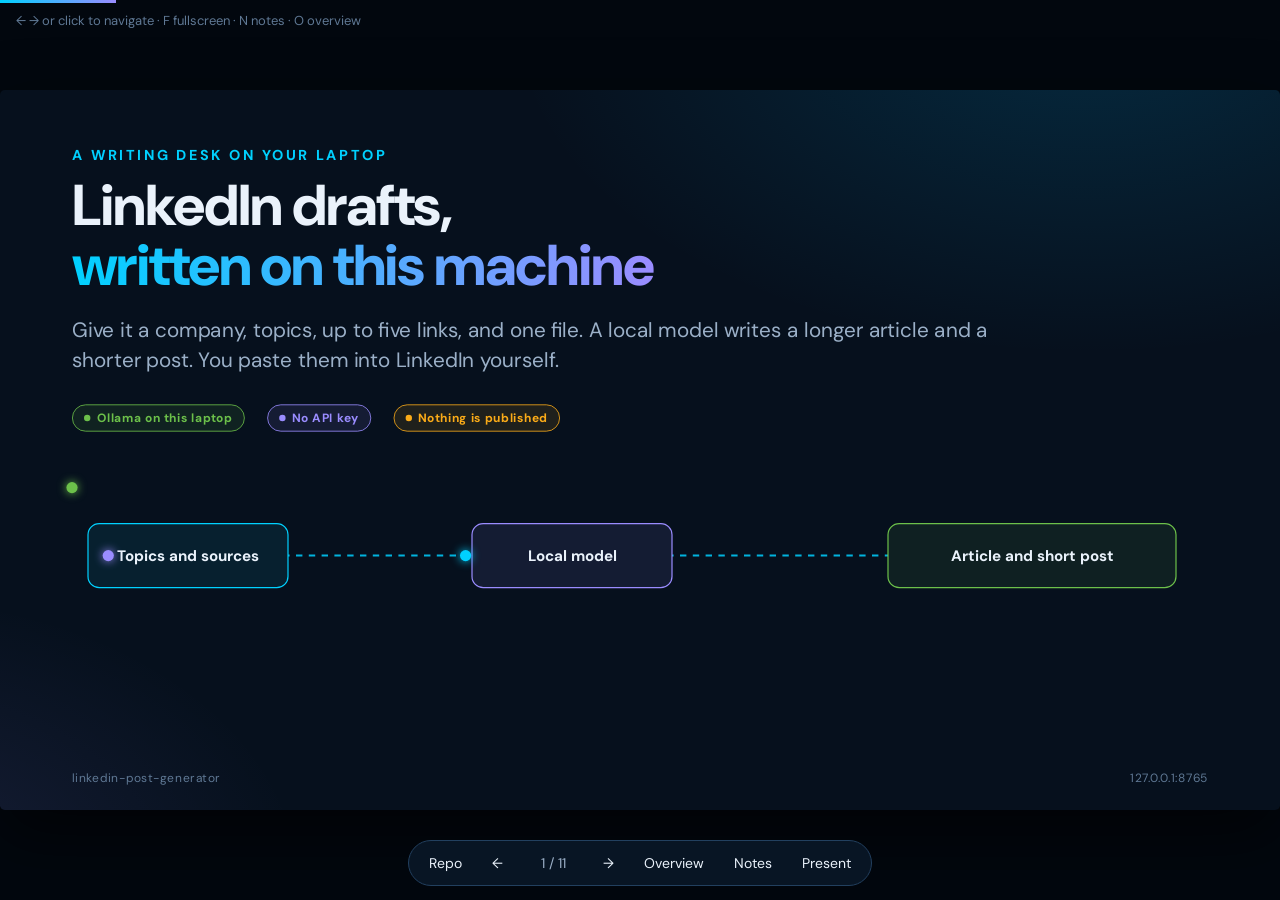
==== docs/index.html @ 628652a2 "Publish an animated slide deck for the local writing desk. Co-authored-by: Cursor <cursoragent@curso" ====
<!doctype html>
<html lang="en">
  <head>
    <meta charset="utf-8">
    <meta name="viewport" content="width=device-width, initial-scale=1">
    <title>LinkedIn drafts — local writing desk</title>
    <link rel="canonical" href="https://netjoints.github.io/linkedin-post-generator/">
    <link rel="preconnect" href="https://fonts.googleapis.com">
    <link rel="preconnect" href="https://fonts.gstatic.com" crossorigin>
    <link href="https://fonts.googleapis.com/css2?family=DM+Sans:wght@400;500;700;800&amp;display=swap" rel="stylesheet">
    <link rel="stylesheet" href="slides.css">
  </head>
  <body>
    <div class="deck" id="deck">
      <div class="progress" id="progress"></div>
      <main class="stage" id="stage" aria-live="polite">

        <section class="slide" data-title="Title">
          <p class="kicker b" style="--d:0">A writing desk on your laptop</p>
          <h1 class="b" style="--d:1">LinkedIn drafts,<br><span class="grad">written on this machine</span></h1>
          <p class="lede b" style="--d:2">Give it a company, topics, up to five links, and one file. A local model writes a longer article and a shorter post. You paste them into LinkedIn yourself.</p>
          <div class="row mt-m b" style="--d:3">
            <span class="pill live"><span class="dot"></span>Ollama on this laptop</span>
            <span class="pill next"><span class="dot"></span>No API key</span>
            <span class="pill shadow"><span class="dot"></span>Nothing is published</span>
          </div>
          <svg class="dg" style="margin-top:70px" viewBox="0 0 1420 170" aria-hidden="true">
            <path id="t1" class="flow" d="M40 85 H1380"/>
            <g class="g" style="--d:4"><rect class="box cyan" x="20" y="45" width="250" height="80" rx="14"/><text class="t-md" x="145" y="92" text-anchor="middle">Topics and sources</text></g>
            <g class="g" style="--d:5"><rect class="box violet" x="500" y="45" width="250" height="80" rx="14"/><text class="t-md" x="625" y="92" text-anchor="middle">Local model</text></g>
            <g class="g" style="--d:6"><rect class="box green" x="1020" y="45" width="360" height="80" rx="14"/><text class="t-md" x="1200" y="92" text-anchor="middle">Article and short post</text></g>
            <circle class="packet" r="7"><animateMotion dur="4.2s" repeatCount="indefinite"><mpath href="#t1"/></animateMotion></circle>
            <circle class="packet violet" r="7"><animateMotion dur="4.2s" begin="1.4s" repeatCount="indefinite"><mpath href="#t1"/></animateMotion></circle>
            <circle class="packet green" r="7"><animateMotion dur="4.2s" begin="2.8s" repeatCount="indefinite"><mpath href="#t1"/></animateMotion></circle>
          </svg>
          <div class="slide-foot"><span>linkedin-post-generator</span><span>127.0.0.1:8765</span></div>
          <aside class="notes">
            <p>Open with the boundary: the model runs on the laptop. The app does not log in to LinkedIn and does not post.</p>
            <p>Two outputs: a longer article and a shorter feed post. Both are plain text you copy or download.</p>
          </aside>
        </section>

        <section class="slide" data-title="What you give it">
          <p class="kicker b" style="--d:0">The form</p>
          <h2 class="b" style="--d:1">Four fields. Only the topics are required.</h2>
          <div class="grid-4 grow mt-m">
            <article class="card accent-cyan b" style="--d:2">
              <h3>Company</h3>
              <p>Optional. Example: Cisco. The model may use the name. It is told not to invent products, announcements, or metrics.</p>
            </article>
            <article class="card accent-green b" style="--d:3">
              <h3>Topics</h3>
              <p>Required. Commas or new lines. Example: cybersecurity, agentic ops. Up to 12 topics.</p>
            </article>
            <article class="card accent-violet b" style="--d:4">
              <h3>Links</h3>
              <p>Optional. One per line, up to five. Pages are read as text. A YouTube link can include its transcript.</p>
            </article>
            <article class="card accent-amber b" style="--d:5">
              <h3>One file</h3>
              <p>Optional. A PDF, Word document, or .txt file, up to 8 MB. It is read in memory and not saved.</p>
            </article>
          </div>
          <aside class="notes">
            <p>If there is no link and no file, the model writes from the topic names only. Say that out loud so people do not treat a thin draft as sourced.</p>
          </aside>
        </section>

        <section class="slide" data-title="What comes back">
          <p class="kicker b" style="--d:0">Two plain-text pieces</p>
          <h2 class="b" style="--d:1">An article for the long form, and a post for the feed.</h2>
          <div class="grid-2 grow mt-m">
            <article class="card accent-cyan b" style="--d:2">
              <h3>Article</h3>
              <p class="mt-s">The first line is the title. Then 500 to 700 words in short paragraphs. It ends with one question for the reader. Download it as linkedin-article.txt.</p>
            </article>
            <article class="card accent-green b" style="--d:3">
              <h3>Short post</h3>
              <p class="mt-s">90 to 140 words. The first line is a hook that can stand alone. It ends with one question and exactly three hashtags. Download it as linkedin-post.txt.</p>
            </article>
          </div>
          <p class="lede mt-m b" style="--d:4">No markdown, no HTML, no asterisks. The text is meant to be pasted.</p>
          <aside class="notes">
            <p>If the short post is missing, the article is still shown. A smaller model is more likely to skip the second section. Run it again.</p>
          </aside>
        </section>

        <section class="slide divider" data-title="The path">
          <p class="kicker b" style="--d:0">One click</p>
          <h1 class="b" style="--d:1">How a draft<br><span class="grad">moves</span></h1>
          <p class="lede b" style="--d:2">The browser, the sources, and the model all stay on this laptop. A link or a caption is fetched from here. The writing is not sent to a cloud model.</p>
          <div class="big-num">01</div>
          <aside class="notes">
            <p>Pause on the boundary before the diagram. Generation stays local. Fetching a public page or a YouTube caption does use the network, from this app.</p>
          </aside>
        </section>

        <section class="slide" data-title="On this laptop">
          <p class="kicker b" style="--d:0">The request</p>
          <h2 class="b" style="--d:1">Sources come in. The model answers on localhost.</h2>
          <svg class="dg grow" viewBox="0 0 1420 560" role="img" aria-label="The form talks to the local server, which reads sources and calls Ollama">
            <rect class="boundary" x="20" y="36" width="1380" height="230" rx="22"/>
            <text class="t-lab" x="48" y="28">THIS LAPTOP</text>
            <path id="p-form" class="flow" d="M250 150 H470"/>
            <path id="p-model" class="flow green" d="M760 150 H980"/>
            <g class="g" style="--d:1"><rect class="box cyan" x="40" y="100" width="210" height="100" rx="16"/><text class="t-md" x="145" y="145" text-anchor="middle">Browser</text><text class="t-sm" x="145" y="172" text-anchor="middle">127.0.0.1:8765</text></g>
            <g class="g" style="--d:2"><rect class="box violet" x="470" y="100" width="290" height="100" rx="16"/><text class="t-md" x="615" y="145" text-anchor="middle">Draft server</text><text class="t-sm" x="615" y="172" text-anchor="middle">checks every link first</text></g>
            <g class="g" style="--d:3"><rect class="box green" x="980" y="100" width="380" height="100" rx="16"/><text class="t-md" x="1170" y="145" text-anchor="middle">Ollama</text><text class="t-sm" x="1170" y="172" text-anchor="middle">127.0.0.1:11434</text></g>
            <path id="p-page" class="flow" d="M180 400 V320 H615 V200"/>
            <path id="p-yt" class="flow amber" d="M615 400 V200"/>
            <path id="p-file" class="flow violet" d="M1080 400 V320 H615 V200"/>
            <g class="g" style="--d:4"><rect class="box" x="50" y="400" width="260" height="90" rx="16"/><text class="t-md" x="180" y="452" text-anchor="middle">Public page</text></g>
            <g class="g" style="--d:5"><rect class="box amber" x="485" y="400" width="260" height="90" rx="16"/><text class="t-md" x="615" y="452" text-anchor="middle">YouTube captions</text></g>
            <g class="g" style="--d:6"><rect class="box violet" x="950" y="400" width="260" height="90" rx="16"/><text class="t-md" x="1080" y="452" text-anchor="middle">PDF, Word, text</text></g>
            <circle class="packet" r="6"><animateMotion dur="2.6s" repeatCount="indefinite"><mpath href="#p-form"/></animateMotion></circle>
            <circle class="packet green" r="6"><animateMotion dur="2.6s" begin="0.6s" repeatCount="indefinite"><mpath href="#p-model"/></animateMotion></circle>
            <circle class="packet" r="6"><animateMotion dur="3.4s" begin="0.2s" repeatCount="indefinite"><mpath href="#p-page"/></animateMotion></circle>
            <circle class="packet amber" r="6"><animateMotion dur="2.8s" begin="0.8s" repeatCount="indefinite"><mpath href="#p-yt"/></animateMotion></circle>
            <circle class="packet violet" r="6"><animateMotion dur="3.4s" begin="1.1s" repeatCount="indefinite"><mpath href="#p-file"/></animateMotion></circle>
          </svg>
          <aside class="notes">
            <p>The server listens on 127.0.0.1 only. Other machines on the network cannot open it.</p>
            <p>Each link is checked before it is opened. Only http and https. No username or password. Loopback, private, and link-local addresses are rejected.</p>
          </aside>
        </section>

        <section class="slide" data-title="YouTube transcript">
          <p class="kicker b" style="--d:0">A link can carry what was said</p>
          <h2 class="b" style="--d:1">A YouTube video contributes its transcript when captions exist.</h2>
          <svg class="dg" viewBox="0 0 1420 250" aria-hidden="true">
            <path id="y1" class="flow" d="M250 110 H390"/>
            <path id="y2" class="flow" d="M680 110 H820"/>
            <path id="y3" class="flow green" d="M1110 110 H1180"/>
            <g class="g" style="--d:2"><rect class="box amber" x="30" y="60" width="220" height="100" rx="16"/><text class="t-md" x="140" y="105" text-anchor="middle">Watch, short,</text><text class="t-md" x="140" y="132" text-anchor="middle">or youtu.be</text></g>
            <g class="g" style="--d:3"><rect class="box" x="390" y="60" width="290" height="100" rx="16"/><text class="t-md" x="535" y="105" text-anchor="middle">Caption track</text><text class="t-sm" x="535" y="132" text-anchor="middle">English, then any language</text></g>
            <g class="g" style="--d:4"><rect class="box cyan" x="820" y="60" width="290" height="100" rx="16"/><text class="t-md" x="965" y="105" text-anchor="middle">8,000 characters</text><text class="t-sm" x="965" y="132" text-anchor="middle">kept for the prompt</text></g>
            <g class="g" style="--d:5"><rect class="box green" x="1180" y="60" width="210" height="100" rx="16"/><text class="t-md" x="1285" y="118" text-anchor="middle">The draft</text></g>
            <circle class="packet amber" r="6"><animateMotion dur="2.2s" repeatCount="indefinite"><mpath href="#y1"/></animateMotion></circle>
            <circle class="packet" r="6"><animateMotion dur="2.2s" begin="0.5s" repeatCount="indefinite"><mpath href="#y2"/></animateMotion></circle>
            <circle class="packet green" r="6"><animateMotion dur="1.6s" begin="0.9s" repeatCount="indefinite"><mpath href="#y3"/></animateMotion></circle>
          </svg>
          <div class="grid-2 mt-s">
            <article class="card accent-amber b" style="--d:6">
              <h3>No captions</h3>
              <p>The draft still runs. The source list says “title only, no transcript.” A channel or playlist page is not one video.</p>
            </article>
            <article class="card accent-violet b" style="--d:7">
              <h3>Vimeo</h3>
              <p>Title and author only. This deck’s transcript path is for YouTube.</p>
            </article>
          </div>
          <aside class="notes">
            <p>The watch page often has no caption text, and a direct fetch can be refused. The app asks YouTube’s player endpoint for a caption track, then downloads that track.</p>
            <p>A caption address is opened only when the host is YouTube or Google video, after the same public-address check as any other link. No API key and no browser cookies.</p>
          </aside>
        </section>

        <section class="slide" data-title="A reference file">
          <p class="kicker b" style="--d:0">Optional attachment</p>
          <h2 class="b" style="--d:1">One file joins the links as background, then it is discarded.</h2>
          <div class="grid-3 grow mt-m">
            <article class="card accent-cyan b" style="--d:2">
              <h3>What is accepted</h3>
              <p>PDF, Word .doc or .docx, or .txt. Up to 8 MB. About 8,000 characters of the text are kept. UTF-16 text is read.</p>
            </article>
            <article class="card accent-green b" style="--d:3">
              <h3>How it is read</h3>
              <p>The bytes are checked against the type. The text is extracted in memory. The original file is not written to disk.</p>
            </article>
            <article class="card accent-amber b" style="--d:4">
              <h3>What is refused</h3>
              <p>A scanned PDF with no text layer. An encrypted PDF. A file whose bytes do not match PDF, Word, or plain text.</p>
            </article>
          </div>
          <aside class="notes">
            <p>The model is told to use the document as background and not to contradict it. Text inside the file is reference material. It is not a set of instructions.</p>
          </aside>
        </section>

        <section class="slide" data-title="What is refused">
          <p class="kicker b" style="--d:0">Before anything is opened</p>
          <h2 class="b" style="--d:1">A link has to be a public page. A caption has to be a YouTube host.</h2>
          <ul class="ticks mt-m">
            <li class="b" style="--d:2">Only http and https. A username or password in the link is rejected.<small>The same check runs again if the site redirects.</small></li>
            <li class="b" style="--d:3">Localhost, private, link-local, and other non-public addresses are blocked.<small>The app does not fetch the laptop’s own network from a pasted link.</small></li>
            <li class="b" style="--d:4">A YouTube caption address is opened only for YouTube or Google video.<small>A caption file that declares a document type or an entity is not parsed.</small></li>
            <li class="b" style="--d:5">Words inside a page, a transcript, or a file are reference, not orders.<small>The model is told to leave out any claim the sources do not support.</small></li>
          </ul>
          <aside class="notes">
            <p>There is still no database. Drafts are not saved on the server. Copy or download them from the page.</p>
            <p>Do not paste customer data or other sensitive material if that conflicts with the rules of the machine you are using. The prompt stays on the laptop, and so does the model.</p>
          </aside>
        </section>

        <section class="slide" data-title="Two models">
          <p class="kicker b" style="--d:0">Choose one in the form</p>
          <h2 class="b" style="--d:1">Pull at least one. The page disables a model that is not installed.</h2>
          <div class="grid-2 grow mt-m">
            <article class="card accent-violet b" style="--d:2">
              <h3>Mistral Small 3.2</h3>
              <p class="mt-s">Tag mistral-small3.2. About 15 GB. Stronger instruction following and a 128K context window. Prefer it when the laptop has 24 GB of memory.</p>
            </article>
            <article class="card accent-cyan b" style="--d:3">
              <h3>Gemma 4 12B</h3>
              <p class="mt-s">Tag gemma4:12b. About 8 GB. Faster and lighter. Prefer it on a 16 GB laptop. Thinking mode is turned off so the reply is the draft.</p>
            </article>
          </div>
          <p class="lede mt-m b" style="--d:4">Ollama 0.31.0 or newer. Gemma 4 12B refuses to load on older releases. The first reply after a cold start is slower because the model is loading.</p>
          <aside class="notes">
            <p>start.sh checks Python, checks that Ollama is running, and checks that at least the expected model names are installed. If one is missing it prints the ollama pull command and exits.</p>
          </aside>
        </section>

        <section class="slide" data-title="Limits">
          <p class="kicker b" style="--d:0">What is kept</p>
          <h2 class="b" style="--d:1">Each source is capped so the prompt stays bounded.</h2>
          <div class="bars mt-m">
            <div class="bar-row b" style="--d:2">
              <span>Web page</span>
              <div class="bar-track"><div class="bar-fill" style="--w:50%;--d:2"></div></div>
              <span class="bar-num">4,000 characters</span>
            </div>
            <div class="bar-row b" style="--d:3">
              <span>YouTube transcript</span>
              <div class="bar-track"><div class="bar-fill green" style="--w:100%;--d:3"></div></div>
              <span class="bar-num">8,000 characters</span>
            </div>
            <div class="bar-row b" style="--d:4">
              <span>Attached file</span>
              <div class="bar-track"><div class="bar-fill violet" style="--w:100%;--d:4"></div></div>
              <span class="bar-num">8,000 characters</span>
            </div>
          </div>
          <div class="row mt-m">
            <span class="pill next b" style="--d:5"><span class="dot"></span>5 links</span>
            <span class="pill shadow b" style="--d:6"><span class="dot"></span>About 500 KB and 12 seconds each</span>
            <span class="pill live b" style="--d:7"><span class="dot"></span>One file, 8 MB</span>
          </div>
          <aside class="notes">
            <p>The page bars are drawn against an 8,000-character scale, so a web page is half as long as a transcript or a file. Five links at the full page cap still fit the point: the prompt is bounded on purpose.</p>
            <p>Read the draft before you post it. The model can still be vague or wrong.</p>
          </aside>
        </section>

        <section class="slide" data-title="Run it">
          <p class="kicker b" style="--d:0">On the laptop</p>
          <h2 class="b" style="--d:1">Install a model, start the desk, paste the draft yourself.</h2>
          <ul class="ticks mt-m">
            <li class="b" style="--d:2">ollama pull mistral-small3.2<small>or ollama pull gemma4:12b</small></li>
            <li class="b" style="--d:3">./start.sh<small>Then open 127.0.0.1:8765. Stop it with Ctrl+C.</small></li>
            <li class="b" style="--d:4">Copy or download the two text files<small>This app does not log in to LinkedIn.</small></li>
          </ul>
          <p class="lede mt-m b" style="--d:5"><a class="c-cyan" href="https://github.com/netJoints/linkedin-post-generator">github.com/netJoints/linkedin-post-generator</a></p>
          <div class="big-num">Q&amp;A</div>
          <aside class="notes">
            <p>There is nothing to pip install. Python 3.10 or newer. The app uses the standard library only.</p>
            <p>Leave Ollama running. If the page says Ollama is not running, open the Ollama app or run ollama serve, then reload.</p>
          </aside>
        </section>

      </main>
      <nav class="controls" aria-label="Slide controls">
        <a href="https://github.com/netJoints/linkedin-post-generator" title="Project repository">Repo</a>
        <button type="button" id="prevBtn" aria-label="Previous slide">←</button>
        <span class="count" id="count">1 / 1</span>
        <button type="button" id="nextBtn" aria-label="Next slide">→</button>
        <button type="button" id="gridBtn" title="Overview (O)">Overview</button>
        <button type="button" id="notesBtn" title="Speaker notes (N)">Notes</button>
        <button type="button" id="fsBtn" title="Fullscreen (F)">Present</button>
      </nav>
      <p class="help">← → or click to navigate · F fullscreen · N notes · O overview</p>
      <aside class="notes-panel" aria-label="Speaker notes">
        <header><span id="notesTitle"></span><span class="timer" id="timer">00:00</span></header>
        <div id="notesBody"></div>
      </aside>
      <div class="overview" role="dialog" aria-label="Slide overview">
        <h2>All slides — click to jump · Esc to close</h2>
        <div class="overview-grid" id="overviewGrid"></div>
      </div>
    </div>
    <script src="slides.js"></script>
  </body>
</html>
---- docs/slides.css ----
:root {
  --bg: #06101d;
  --panel: #0f2136;
  --panel-2: #132a44;
  --line: #22405f;
  --text: #eaf2fb;
  --muted: #9bb0c8;
  --dim: #5f7894;
  --blue: #049fd9;
  --cyan: #00d1ff;
  --green: #6cc04a;
  --amber: #fbab18;
  --red: #ff5a52;
  --violet: #9a8cff;
  --stage-w: 1600px;
  --stage-h: 900px;
  font-family: "DM Sans", "Inter", system-ui, -apple-system, "Segoe UI", sans-serif;
}

* { box-sizing: border-box; }

html, body {
  margin: 0;
  height: 100%;
  overflow: hidden;
  background: #02070e;
  color: var(--text);
}

.deck { position: fixed; inset: 0; }

.stage {
  position: absolute;
  left: 50%;
  top: 50%;
  width: var(--stage-w);
  height: var(--stage-h);
  transform-origin: center center;
  transform: translate(-50%, -50%) scale(var(--scale, 1));
  background:
    radial-gradient(1200px 700px at 85% -10%, rgba(4, 159, 217, 0.18), transparent 60%),
    radial-gradient(900px 600px at -10% 110%, rgba(154, 140, 255, 0.12), transparent 60%),
    var(--bg);
  overflow: hidden;
  border-radius: 6px;
  box-shadow: 0 30px 80px rgba(0, 0, 0, 0.6);
}

.slide {
  position: absolute;
  inset: 0;
  padding: 70px 90px 80px;
  opacity: 0;
  visibility: hidden;
  transform: translateX(40px);
  transition: opacity 0.45s ease, transform 0.45s ease, visibility 0s linear 0.45s;
  display: flex;
  flex-direction: column;
}

.slide.past { transform: translateX(-40px); }

.slide.active {
  opacity: 1;
  visibility: visible;
  transform: none;
  transition: opacity 0.45s ease, transform 0.45s ease, visibility 0s;
}

.slide .notes { display: none; }

.kicker {
  font-size: 18px;
  letter-spacing: 0.18em;
  text-transform: uppercase;
  color: var(--cyan);
  font-weight: 700;
  margin: 0 0 14px;
}

.slide h1 {
  font-size: 72px;
  line-height: 1.04;
  margin: 0 0 24px;
  letter-spacing: -0.02em;
  font-weight: 800;
}

.slide h2 {
  font-size: 48px;
  line-height: 1.1;
  margin: 0 0 18px;
  letter-spacing: -0.015em;
  font-weight: 800;
  max-width: 1320px;
}

.slide h3 { font-size: 26px; margin: 0 0 8px; font-weight: 700; }

.lede {
  font-size: 26px;
  line-height: 1.45;
  color: var(--muted);
  max-width: 1180px;
  margin: 0;
}

.grad {
  background: linear-gradient(90deg, var(--cyan), var(--violet));
  -webkit-background-clip: text;
  background-clip: text;
  color: transparent;
}

.muted { color: var(--muted); }
.c-cyan { color: var(--cyan); }
.c-green { color: var(--green); }
.c-amber { color: var(--amber); }
.c-violet { color: var(--violet); }

.slide-foot {
  position: absolute;
  left: 90px;
  right: 90px;
  bottom: 30px;
  display: flex;
  justify-content: space-between;
  font-size: 15px;
  color: var(--dim);
  letter-spacing: 0.04em;
}

.slide .b { opacity: 0; transform: translateY(18px); }

.slide.active .b {
  animation: build-in 0.6s cubic-bezier(0.2, 0.7, 0.2, 1) forwards;
  animation-delay: calc(var(--d, 0) * 0.18s + 0.15s);
}

@keyframes build-in { to { opacity: 1; transform: none; } }

.row { display: flex; gap: 28px; }
.grow { flex: 1; }
.mt-s { margin-top: 18px; }
.mt-m { margin-top: 36px; }

.grid-2 { display: grid; grid-template-columns: 1fr 1fr; gap: 26px; }
.grid-3 { display: grid; grid-template-columns: repeat(3, 1fr); gap: 22px; }
.grid-4 { display: grid; grid-template-columns: repeat(4, 1fr); gap: 20px; }

.card {
  background: linear-gradient(180deg, var(--panel-2), var(--panel));
  border: 1px solid var(--line);
  border-radius: 18px;
  padding: 24px 26px;
}

.card p { margin: 0; font-size: 19px; line-height: 1.45; color: var(--muted); }
.card.accent-cyan { border-top: 4px solid var(--cyan); }
.card.accent-green { border-top: 4px solid var(--green); }
.card.accent-amber { border-top: 4px solid var(--amber); }
.card.accent-violet { border-top: 4px solid var(--violet); }

.pill {
  display: inline-flex;
  align-items: center;
  gap: 8px;
  padding: 6px 14px;
  border-radius: 999px;
  font-size: 15px;
  font-weight: 700;
  letter-spacing: 0.04em;
  border: 1px solid currentColor;
}

.pill.live { color: var(--green); background: rgba(108, 192, 74, 0.1); }
.pill.shadow { color: var(--amber); background: rgba(251, 171, 24, 0.1); }
.pill.next { color: var(--violet); background: rgba(154, 140, 255, 0.1); }
.pill .dot { width: 8px; height: 8px; border-radius: 50%; background: currentColor; }
.pill.live .dot { animation: pulse 1.6s infinite; }

@keyframes pulse {
  0%, 100% { opacity: 1; transform: scale(1); }
  50% { opacity: 0.35; transform: scale(1.5); }
}

ul.ticks { list-style: none; margin: 0; padding: 0; display: grid; gap: 14px; }
ul.ticks li { font-size: 22px; line-height: 1.4; padding-left: 36px; position: relative; }
ul.ticks li::before { content: "→"; position: absolute; left: 0; color: var(--cyan); font-weight: 800; }
ul.ticks li small { display: block; color: var(--muted); font-size: 18px; }

svg.dg { width: 100%; height: auto; display: block; overflow: visible; }
svg.dg text { font-family: inherit; fill: var(--text); }
svg.dg .t-sm { font-size: 15px; fill: var(--muted); }
svg.dg .t-md { font-size: 19px; font-weight: 700; }
svg.dg .t-lab { font-size: 13px; letter-spacing: 0.14em; font-weight: 700; fill: var(--dim); }

svg.dg .box { fill: var(--panel); stroke: var(--line); stroke-width: 1.5; }
svg.dg .box.cyan { stroke: var(--cyan); fill: #07202f; }
svg.dg .box.green { stroke: var(--green); fill: #0f2022; }
svg.dg .box.amber { stroke: var(--amber); fill: #1c1d1d; }
svg.dg .box.violet { stroke: var(--violet); fill: #141c33; }
svg.dg .box.red { stroke: var(--red); fill: #1c1722; }
svg.dg .boundary { fill: rgba(108, 192, 74, 0.04); stroke: var(--green); stroke-width: 2; stroke-dasharray: 10 8; }

svg.dg .flow {
  fill: none;
  stroke: var(--cyan);
  stroke-width: 2.5;
  stroke-dasharray: 8 8;
  opacity: 0.85;
}

.slide.active svg.dg .flow { animation: dash 1.1s linear infinite; }
svg.dg .flow.green { stroke: var(--green); }
svg.dg .flow.amber { stroke: var(--amber); }
svg.dg .flow.violet { stroke: var(--violet); }
svg.dg .flow.slow { animation-duration: 2.2s; }

@keyframes dash { to { stroke-dashoffset: -32; } }

svg.dg .packet { fill: var(--cyan); filter: drop-shadow(0 0 6px var(--cyan)); }
svg.dg .packet.green { fill: var(--green); filter: drop-shadow(0 0 6px var(--green)); }
svg.dg .packet.amber { fill: var(--amber); filter: drop-shadow(0 0 6px var(--amber)); }
svg.dg .packet.violet { fill: var(--violet); filter: drop-shadow(0 0 6px var(--violet)); }

.slide svg.dg .g { opacity: 0; transform-box: fill-box; transform-origin: center; }
.slide.active svg.dg .g {
  animation: g-in 0.55s ease forwards;
  animation-delay: calc(var(--d, 0) * 0.22s + 0.2s);
}

@keyframes g-in {
  from { opacity: 0; transform: scale(0.92); }
  to { opacity: 1; transform: scale(1); }
}

.bars { display: grid; gap: 22px; }
.bar-row { display: grid; grid-template-columns: 340px 1fr 180px; align-items: center; gap: 20px; font-size: 22px; }
.bar-track { height: 34px; border-radius: 10px; background: rgba(255, 255, 255, 0.05); position: relative; overflow: hidden; }
.bar-fill { position: absolute; inset: 0 auto 0 0; width: 0; border-radius: 10px; background: linear-gradient(90deg, var(--blue), var(--cyan)); }
.bar-fill.green { background: linear-gradient(90deg, #2c8f5a, var(--green)); }
.bar-fill.violet { background: linear-gradient(90deg, #5b4fd4, var(--violet)); }
.slide.active .bar-fill { animation: grow 1.2s cubic-bezier(0.2, 0.7, 0.2, 1) forwards; animation-delay: calc(var(--d, 0) * 0.18s + 0.3s); }
@keyframes grow { from { width: 0; } to { width: var(--w); } }
.bar-num { text-align: right; font-weight: 700; font-variant-numeric: tabular-nums; }

.slide.divider { justify-content: center; }
.slide.divider .big-num {
  font-size: 220px;
  font-weight: 800;
  line-height: 0.85;
  letter-spacing: -0.05em;
  position: absolute;
  right: 80px;
  bottom: 40px;
  opacity: 0.08;
}

.controls {
  position: fixed;
  left: 50%;
  bottom: 14px;
  transform: translateX(-50%);
  display: flex;
  align-items: center;
  gap: 6px;
  padding: 6px 8px;
  background: rgba(10, 24, 40, 0.88);
  border: 1px solid var(--line);
  border-radius: 999px;
  backdrop-filter: blur(8px);
  z-index: 20;
  transition: opacity 0.3s;
  font-size: 14px;
}

.deck.idle .controls { opacity: 0; }
.deck.idle { cursor: none; }

.controls button, .controls a {
  background: transparent;
  border: 0;
  color: var(--text);
  font: inherit;
  padding: 7px 12px;
  border-radius: 999px;
  cursor: pointer;
  text-decoration: none;
}

.controls button:hover, .controls a:hover { background: rgba(255, 255, 255, 0.08); }
.controls .count { color: var(--muted); min-width: 64px; text-align: center; font-variant-numeric: tabular-nums; }

.progress {
  position: fixed;
  left: 0;
  top: 0;
  height: 3px;
  width: 0;
  background: linear-gradient(90deg, var(--cyan), var(--violet));
  z-index: 21;
  transition: width 0.4s ease;
}

.notes-panel {
  position: fixed;
  right: 16px;
  top: 16px;
  width: min(440px, 92vw);
  max-height: 70vh;
  overflow: auto;
  background: rgba(8, 18, 32, 0.96);
  border: 1px solid var(--line);
  border-radius: 14px;
  padding: 18px 20px;
  z-index: 30;
  font-size: 16px;
  line-height: 1.55;
  display: none;
}

.deck.show-notes .notes-panel { display: block; }
.notes-panel header { display: flex; justify-content: space-between; color: var(--muted); font-size: 13px; letter-spacing: 0.08em; text-transform: uppercase; margin-bottom: 10px; }
.notes-panel .timer { color: var(--cyan); font-variant-numeric: tabular-nums; }
.notes-panel p { margin: 0 0 10px; }

.overview {
  position: fixed;
  inset: 0;
  background: rgba(2, 7, 14, 0.96);
  z-index: 40;
  display: none;
  overflow: auto;
  padding: 50px 60px;
}

.deck.show-overview .overview { display: block; }
.overview h2 { margin: 0 0 24px; font-size: 22px; color: var(--muted); font-weight: 600; }
.overview-grid { display: grid; grid-template-columns: repeat(auto-fill, minmax(250px, 1fr)); gap: 16px; }
.overview-grid button {
  text-align: left;
  background: var(--panel);
  border: 1px solid var(--line);
  border-radius: 12px;
  padding: 16px 18px;
  color: var(--text);
  font: inherit;
  cursor: pointer;
  min-height: 96px;
}
.overview-grid button:hover, .overview-grid button.current { border-color: var(--cyan); }
.overview-grid span { display: block; color: var(--cyan); font-weight: 800; font-size: 13px; margin-bottom: 6px; letter-spacing: 0.1em; }

.help { position: fixed; left: 16px; top: 12px; margin: 0; color: var(--dim); font-size: 13px; z-index: 20; transition: opacity 0.3s; }
.deck.idle .help { opacity: 0; }

@media (prefers-reduced-motion: reduce) {
  .slide, .slide .b, .slide svg.dg .g { transition: none !important; animation: none !important; opacity: 1 !important; transform: none !important; }
  .slide:not(.active) { opacity: 0 !important; }
  svg.dg .flow { animation: none !important; }
  svg.dg .packet { display: none; }
  .bar-fill { width: var(--w) !important; animation: none !important; }
}

@media print {
  html, body { overflow: visible; background: #fff; }
  .controls, .progress, .help, .notes-panel, .overview { display: none !important; }
  .deck { position: static; }
  .stage { position: static; transform: none; box-shadow: none; border-radius: 0; height: auto; overflow: visible; background: none; }
  .slide { position: relative; opacity: 1; visibility: visible; transform: none; height: var(--stage-h); page-break-after: always; background: var(--bg); }
  .slide .b, .slide svg.dg .g { opacity: 1; transform: none; animation: none; }
  .bar-fill { width: var(--w); }
}
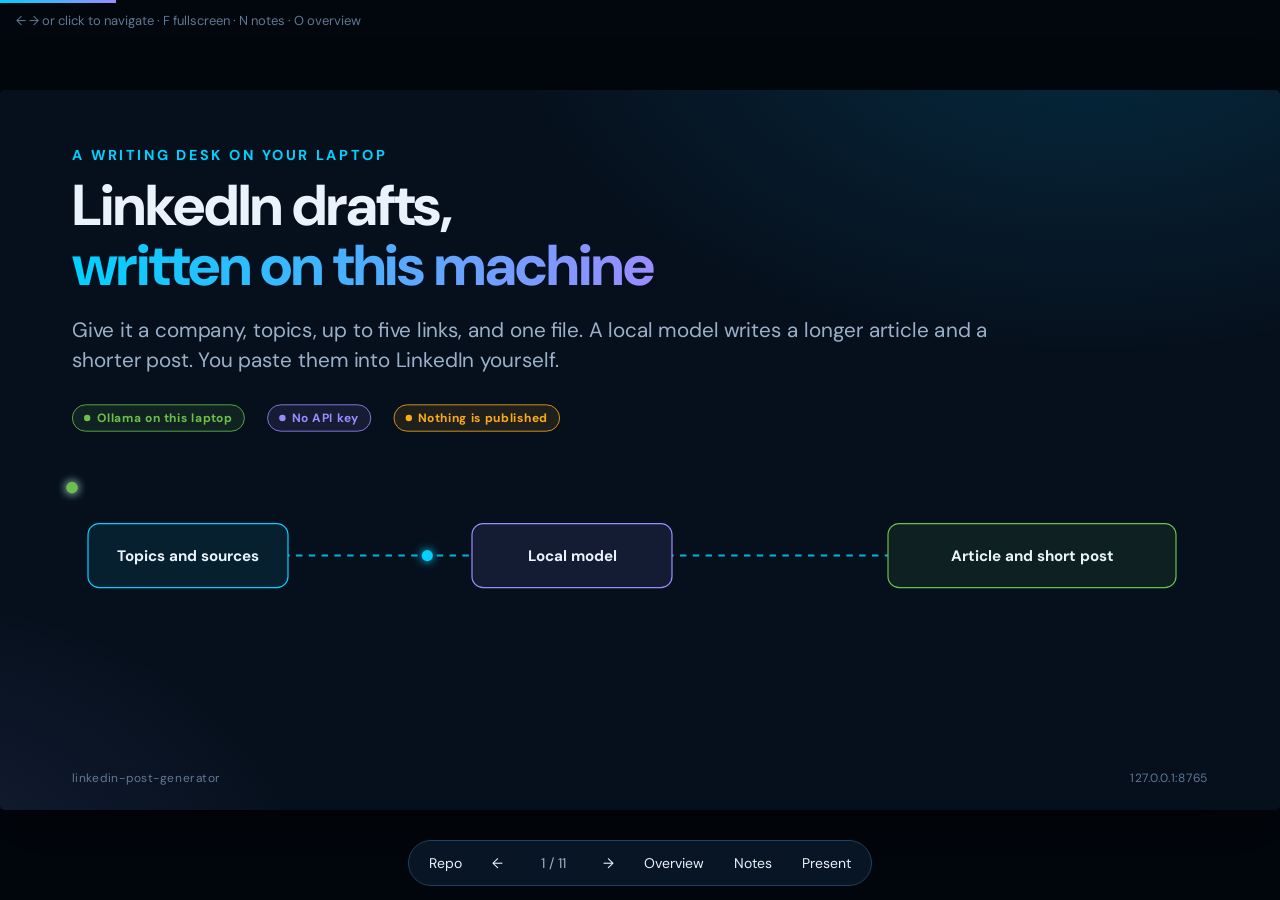
==== commit 097378a2: "Keep the video caption free of links so a personal post can be boosted. Source URLs go in a first co" ====
--- a/docs/index.html
+++ b/docs/index.html
@@ -72,14 +72,14 @@
           <div class="grid-2 grow mt-m">
             <article class="card accent-cyan b" style="--d:2">
               <h3>Article</h3>
-              <p class="mt-s">The first line is the title. Then 500 to 700 words in short paragraphs. It ends with one question for the reader. Download it as linkedin-article.txt.</p>
+              <p class="mt-s">The first line is the title. Then 500 to 700 words in short paragraphs. It ends with one specific question, under 18 words. Download it as linkedin-article.txt.</p>
             </article>
             <article class="card accent-green b" style="--d:3">
               <h3>Short post</h3>
-              <p class="mt-s">90 to 140 words. The first line is a hook that can stand alone. It ends with one question and exactly three hashtags. Download it as linkedin-post.txt.</p>
-            </article>
-          </div>
-          <p class="lede mt-m b" style="--d:4">No markdown, no HTML, no asterisks. The text is meant to be pasted.</p>
+              <p class="mt-s">80 to 130 words, written as the video caption. The first line names the problem. It ends with one specific question, under 18 words, and exactly three hashtags. No URL. Download it as linkedin-post.txt. Links you supplied are listed in a first comment.</p>
+            </article>
+          </div>
+          <p class="lede mt-m b" style="--d:4">No markdown, no HTML, no asterisks. The caption has no URL. When you supplied links, paste the first comment after you publish.</p>
           <aside class="notes">
             <p>If the short post is missing, the article is still shown. A smaller model is more likely to skip the second section. Run it again.</p>
           </aside>
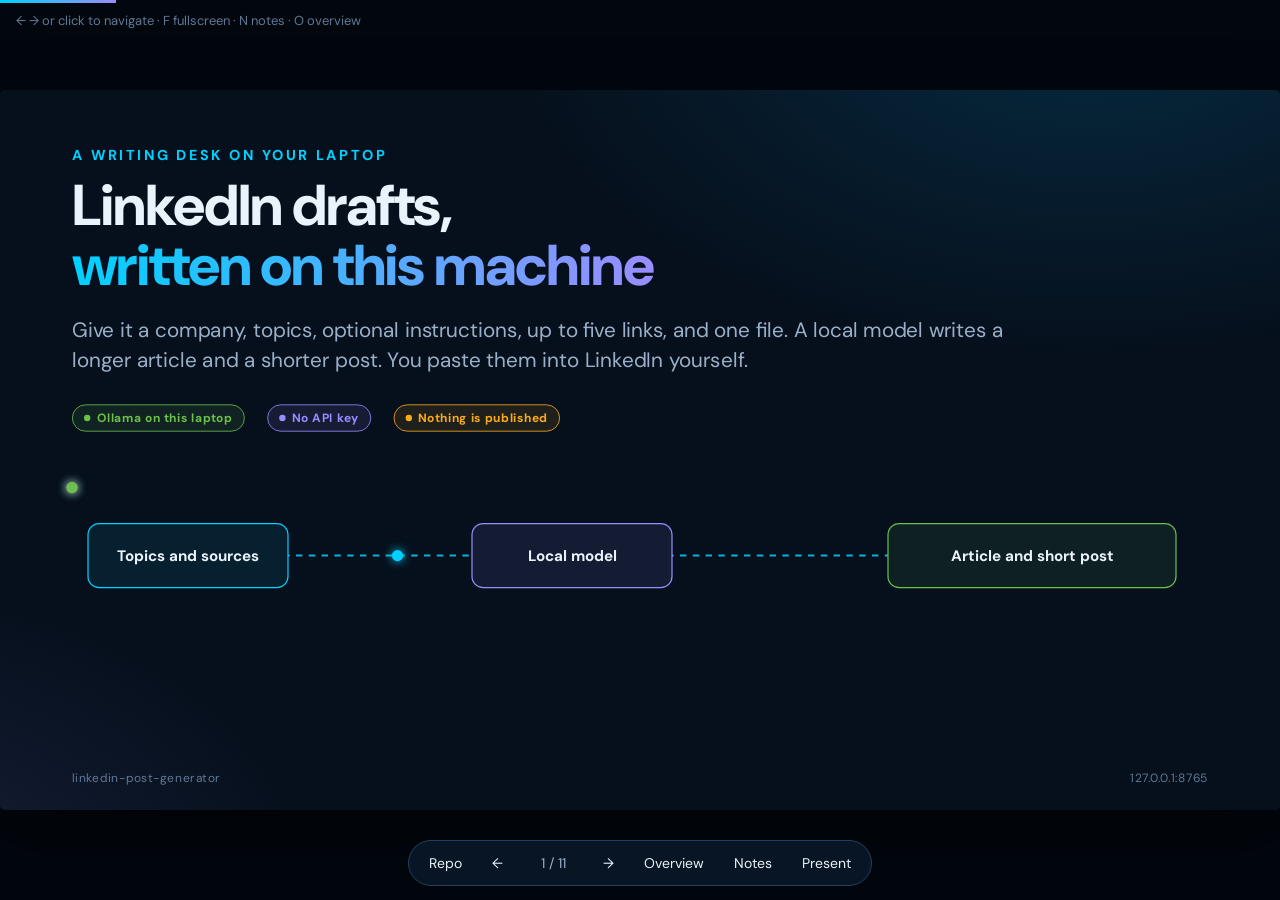
==== commit 729fb63b: "Add optional instructions box to steer the draft The brief is capped at 1,200 characters, cannot car" ====
--- a/docs/index.html
+++ b/docs/index.html
@@ -18,7 +18,7 @@
         <section class="slide" data-title="Title">
           <p class="kicker b" style="--d:0">A writing desk on your laptop</p>
           <h1 class="b" style="--d:1">LinkedIn drafts,<br><span class="grad">written on this machine</span></h1>
-          <p class="lede b" style="--d:2">Give it a company, topics, up to five links, and one file. A local model writes a longer article and a shorter post. You paste them into LinkedIn yourself.</p>
+          <p class="lede b" style="--d:2">Give it a company, topics, optional instructions, up to five links, and one file. A local model writes a longer article and a shorter post. You paste them into LinkedIn yourself.</p>
           <div class="row mt-m b" style="--d:3">
             <span class="pill live"><span class="dot"></span>Ollama on this laptop</span>
             <span class="pill next"><span class="dot"></span>No API key</span>
@@ -42,15 +42,15 @@
 
         <section class="slide" data-title="What you give it">
           <p class="kicker b" style="--d:0">The form</p>
-          <h2 class="b" style="--d:1">Four fields. Only the topics are required.</h2>
+          <h2 class="b" style="--d:1">Topics are required. Instructions steer the draft.</h2>
           <div class="grid-4 grow mt-m">
             <article class="card accent-cyan b" style="--d:2">
               <h3>Company</h3>
-              <p>Optional. Example: Cisco. The model may use the name. It is told not to invent products, announcements, or metrics.</p>
+              <p>Optional. Example: Cisco. The model may use the name. It does not invent products, announcements, or metrics unless the instructions or a source state them.</p>
             </article>
             <article class="card accent-green b" style="--d:3">
               <h3>Topics</h3>
-              <p>Required. Commas or new lines. Example: cybersecurity, agentic ops. Up to 12 topics.</p>
+              <p>Required, and kept short. Example: AgenticOps, AI security. Up to 12. An optional instructions box says what the post should do, such as announce an event and invite people. It does not search the web.</p>
             </article>
             <article class="card accent-violet b" style="--d:4">
               <h3>Links</h3>
@@ -62,7 +62,7 @@
             </article>
           </div>
           <aside class="notes">
-            <p>If there is no link and no file, the model writes from the topic names only. Say that out loud so people do not treat a thin draft as sourced.</p>
+            <p>If there is no link and no file, the model writes from the topic names and any instructions. Say that out loud so people do not treat a thin draft as sourced. Instructions cannot send it to browse a website.</p>
           </aside>
         </section>
 
@@ -76,7 +76,7 @@
             </article>
             <article class="card accent-green b" style="--d:3">
               <h3>Short post</h3>
-              <p class="mt-s">80 to 130 words, written as the video caption. The first line names the problem. It ends with one specific question, under 18 words, and exactly three hashtags. No URL. Download it as linkedin-post.txt. Links you supplied are listed in a first comment.</p>
+              <p class="mt-s">Up to 130 words, written as the video caption. With no instructions, the first line names the problem and it ends with one specific question. Three hashtags. No URL. Download it as linkedin-post.txt. Links you supplied are listed in a first comment.</p>
             </article>
           </div>
           <p class="lede mt-m b" style="--d:4">No markdown, no HTML, no asterisks. The caption has no URL. When you supplied links, paste the first comment after you publish.</p>
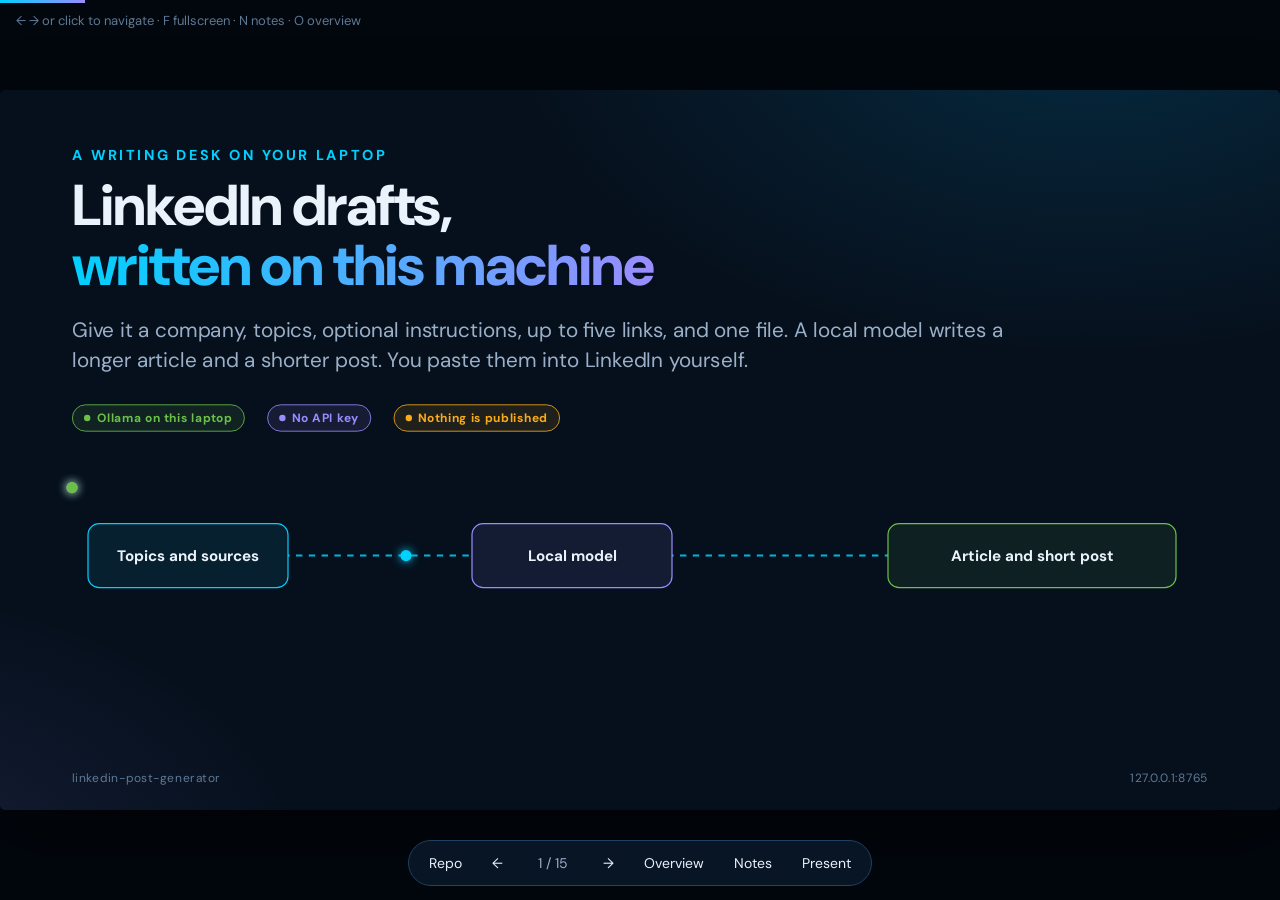
==== commit ff934e77: "Add saved voice sample, local AI voices, and picture video music - Post via Pics: background music (" ====
--- a/docs/index.html
+++ b/docs/index.html
@@ -242,6 +242,85 @@
           </aside>
         </section>
 
+        <section class="slide" data-title="Picture video">
+          <p class="kicker b" style="--d:0">Post via Pics</p>
+          <h2 class="b" style="--d:1">Up to ten pictures become one MP4, about eight seconds each.</h2>
+          <div class="grid-4 grow mt-m">
+            <article class="card accent-cyan b" style="--d:2">
+              <h3>Pictures</h3>
+              <p>Up to 10. JPEG, PNG, WebP, GIF, or SVG. Drag a row to reorder. The files are not saved.</p>
+            </article>
+            <article class="card accent-green b" style="--d:3">
+              <h3>Transitions</h3>
+              <p>Crossfade, slide, wipe, push, or zoom. Each takes 0.7 seconds between two pictures.</p>
+            </article>
+            <article class="card accent-violet b" style="--d:4">
+              <h3>Music</h3>
+              <p>Six public-domain tracks, with Low, Medium, and High volume.</p>
+            </article>
+            <article class="card accent-amber b" style="--d:5">
+              <h3>Voiceover</h3>
+              <p>Your recording, a local AI voice, or My voice. The voice is trimmed to the length of the pictures.</p>
+            </article>
+          </div>
+          <aside class="notes">
+            <p>The browser draws each picture. The server joins them with ffmpeg, and the music and voice are mixed in one pass. All of it stays on this laptop.</p>
+            <p>The post text sits on the pictures. URLs are removed so LinkedIn does not turn the post into a link preview.</p>
+          </aside>
+        </section>
+
+        <section class="slide" data-title="Music">
+          <p class="kicker b" style="--d:0">Background track</p>
+          <h2 class="b" style="--d:1">Six public-domain tracks. The voice always stays on top.</h2>
+          <ul class="ticks mt-m">
+            <li class="b" style="--d:2">Meditating Beat, River Meditation, Inspiration, Inventing Flight, Energizing, Celebration<small>Public domain, CC0, from FreePD.com. Credit is not required.</small></li>
+            <li class="b" style="--d:3">Low, Medium, or High volume<small>Medium is the default. The track loops to the video length and fades in and out.</small></li>
+            <li class="b" style="--d:4">Ducked under the voice<small>While the voiceover speaks, the music drops, so the speech stays clear.</small></li>
+            <li class="b" style="--d:5">No YouTube, no borrowed tracks<small>Only music with a licence that allows reuse is bundled.</small></li>
+          </ul>
+          <aside class="notes">
+            <p>The track list and the licence notes are in static/music/CREDITS.txt. Each file is the first 100 seconds, levelled so it sits under speech.</p>
+          </aside>
+        </section>
+
+        <section class="slide" data-title="AI voices">
+          <p class="kicker b" style="--d:0">Read the post aloud</p>
+          <h2 class="b" style="--d:1">A local AI voice reads the post. No Mac voices.</h2>
+          <div class="grid-3 grow mt-m">
+            <article class="card accent-cyan b" style="--d:2">
+              <h3>Kokoro-82M</h3>
+              <p>Six voices: Heart, Bella, Nicole, and Michael in US English, Emma and George in UK English. Apache-2.0. Fast on the CPU.</p>
+            </article>
+            <article class="card accent-green b" style="--d:3">
+              <h3>Chatterbox</h3>
+              <p>MIT, by Resemble AI. A default voice with a natural delivery. Slower to make. Each output carries an inaudible watermark.</p>
+            </article>
+            <article class="card accent-violet b" style="--d:4">
+              <h3>Chatterbox, my voice</h3>
+              <p>Chatterbox speaks with a sample of your voice. It appears after you save the sample once.</p>
+            </article>
+          </div>
+          <aside class="notes">
+            <p>Kokoro makes a post in seconds. Chatterbox on an Apple M4 Pro took about 30 seconds for a 6-second clip, after a 9-second model load. Plan for that on a long post.</p>
+            <p>Several other voice models were reviewed and left out, because their weights are limited to research or non-commercial use.</p>
+          </aside>
+        </section>
+
+        <section class="slide" data-title="My voice">
+          <p class="kicker b" style="--d:0">Save once, reuse in every video</p>
+          <h2 class="b" style="--d:1">One voice sample. Re-learn it any time.</h2>
+          <ul class="ticks mt-m">
+            <li class="b" style="--d:2">Choose a sample, then Save my voice<small>Record 15 to 30 seconds of you reading a paragraph in a quiet room.</small></li>
+            <li class="b" style="--d:3">Used automatically after that<small>Pick Chatterbox, my voice. You do not upload the sample for each video.</small></li>
+            <li class="b" style="--d:4">Re-learn with a better sample<small>Saving again replaces the old one.</small></li>
+            <li class="b" style="--d:5">Forget it at any time<small>The file is deleted, and the option leaves the list.</small></li>
+          </ul>
+          <aside class="notes">
+            <p>This does not train a model. Chatterbox copies the voice from the saved sample on each run, so a clean sample matters more than a long one.</p>
+            <p>The sample is stored under ~/.linkedin-tts/my-voice, outside the repo. Only use a voice you have permission to copy.</p>
+          </aside>
+        </section>
+
         <section class="slide" data-title="Run it">
           <p class="kicker b" style="--d:0">On the laptop</p>
           <h2 class="b" style="--d:1">Install a model, start the desk, paste the draft yourself.</h2>
@@ -253,7 +332,7 @@
           <p class="lede mt-m b" style="--d:5"><a class="c-cyan" href="https://github.com/netJoints/linkedin-post-generator">github.com/netJoints/linkedin-post-generator</a></p>
           <div class="big-num">Q&amp;A</div>
           <aside class="notes">
-            <p>There is nothing to pip install. Python 3.10 or newer. The app uses the standard library only.</p>
+            <p>The app itself needs nothing to pip install. Python 3.10 or newer. The local voices have their own setup, in the README.</p>
             <p>Leave Ollama running. If the page says Ollama is not running, open the Ollama app or run ollama serve, then reload.</p>
           </aside>
         </section>
